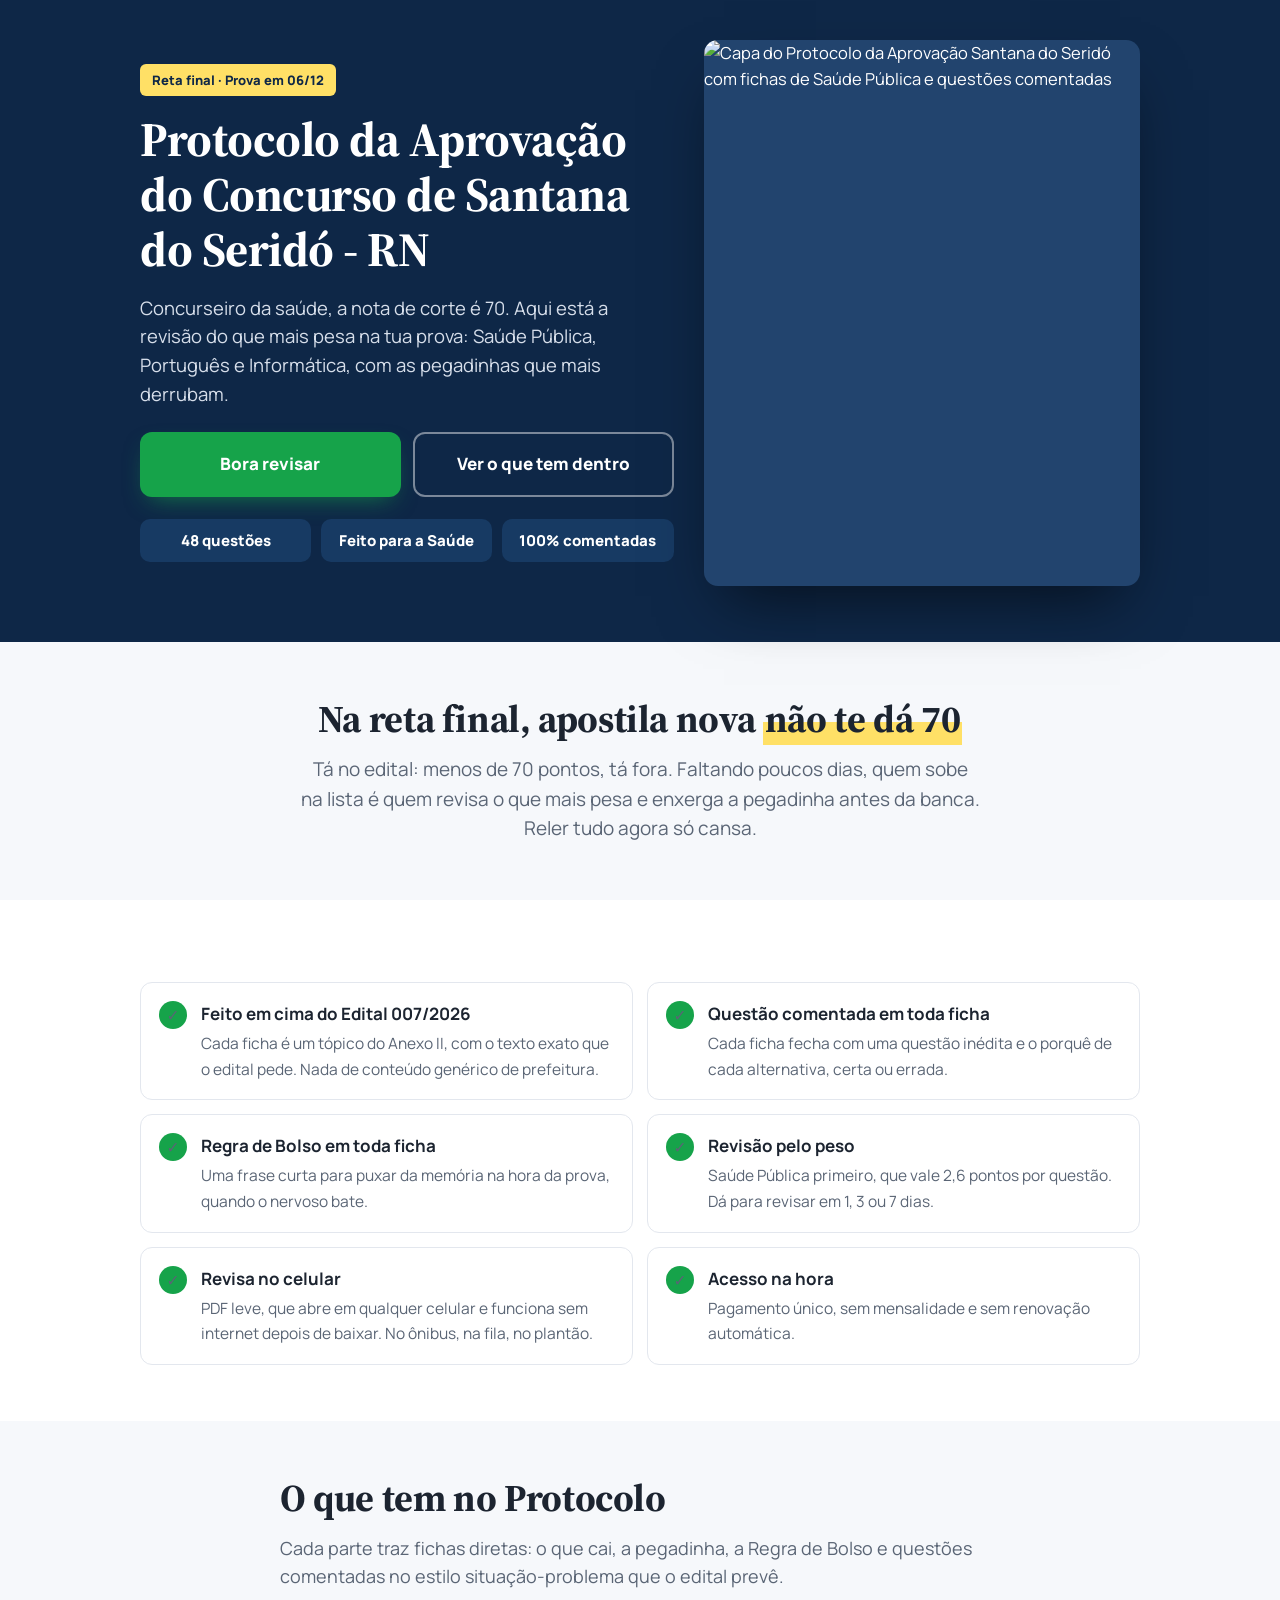
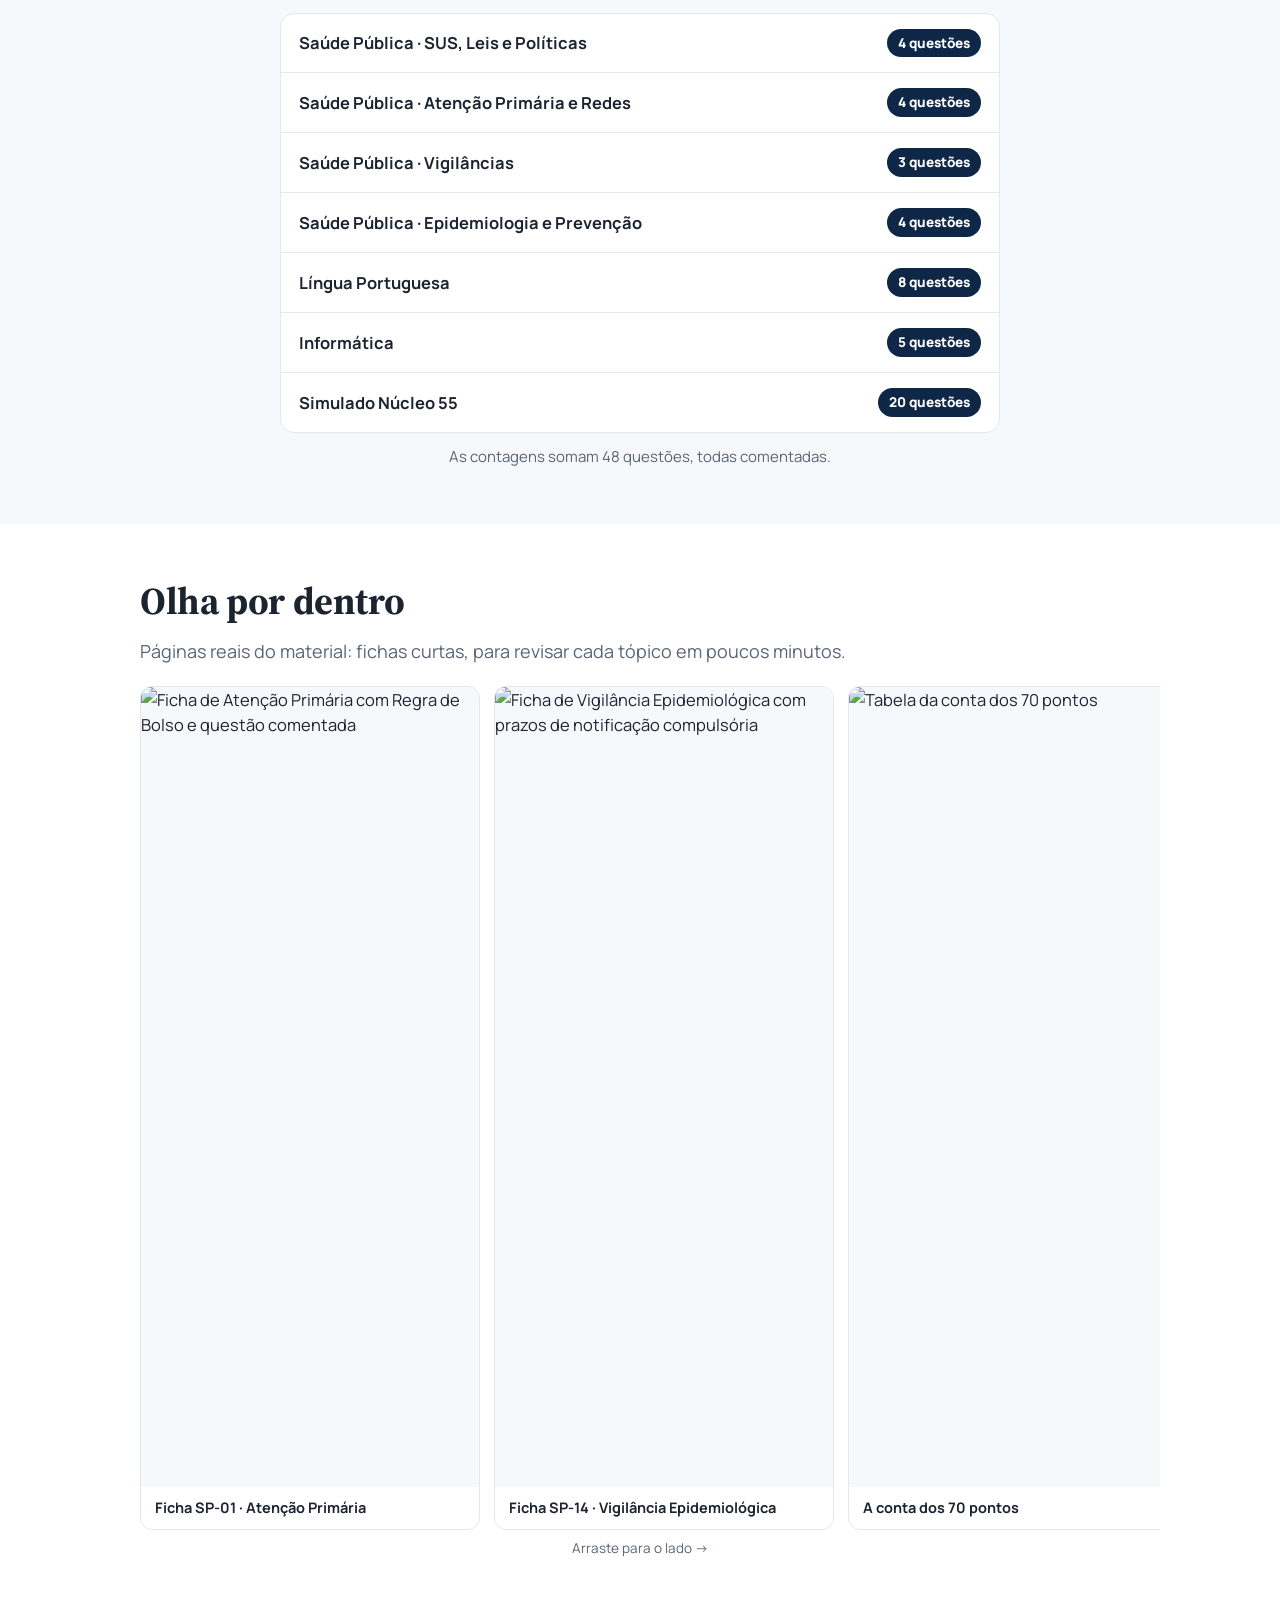
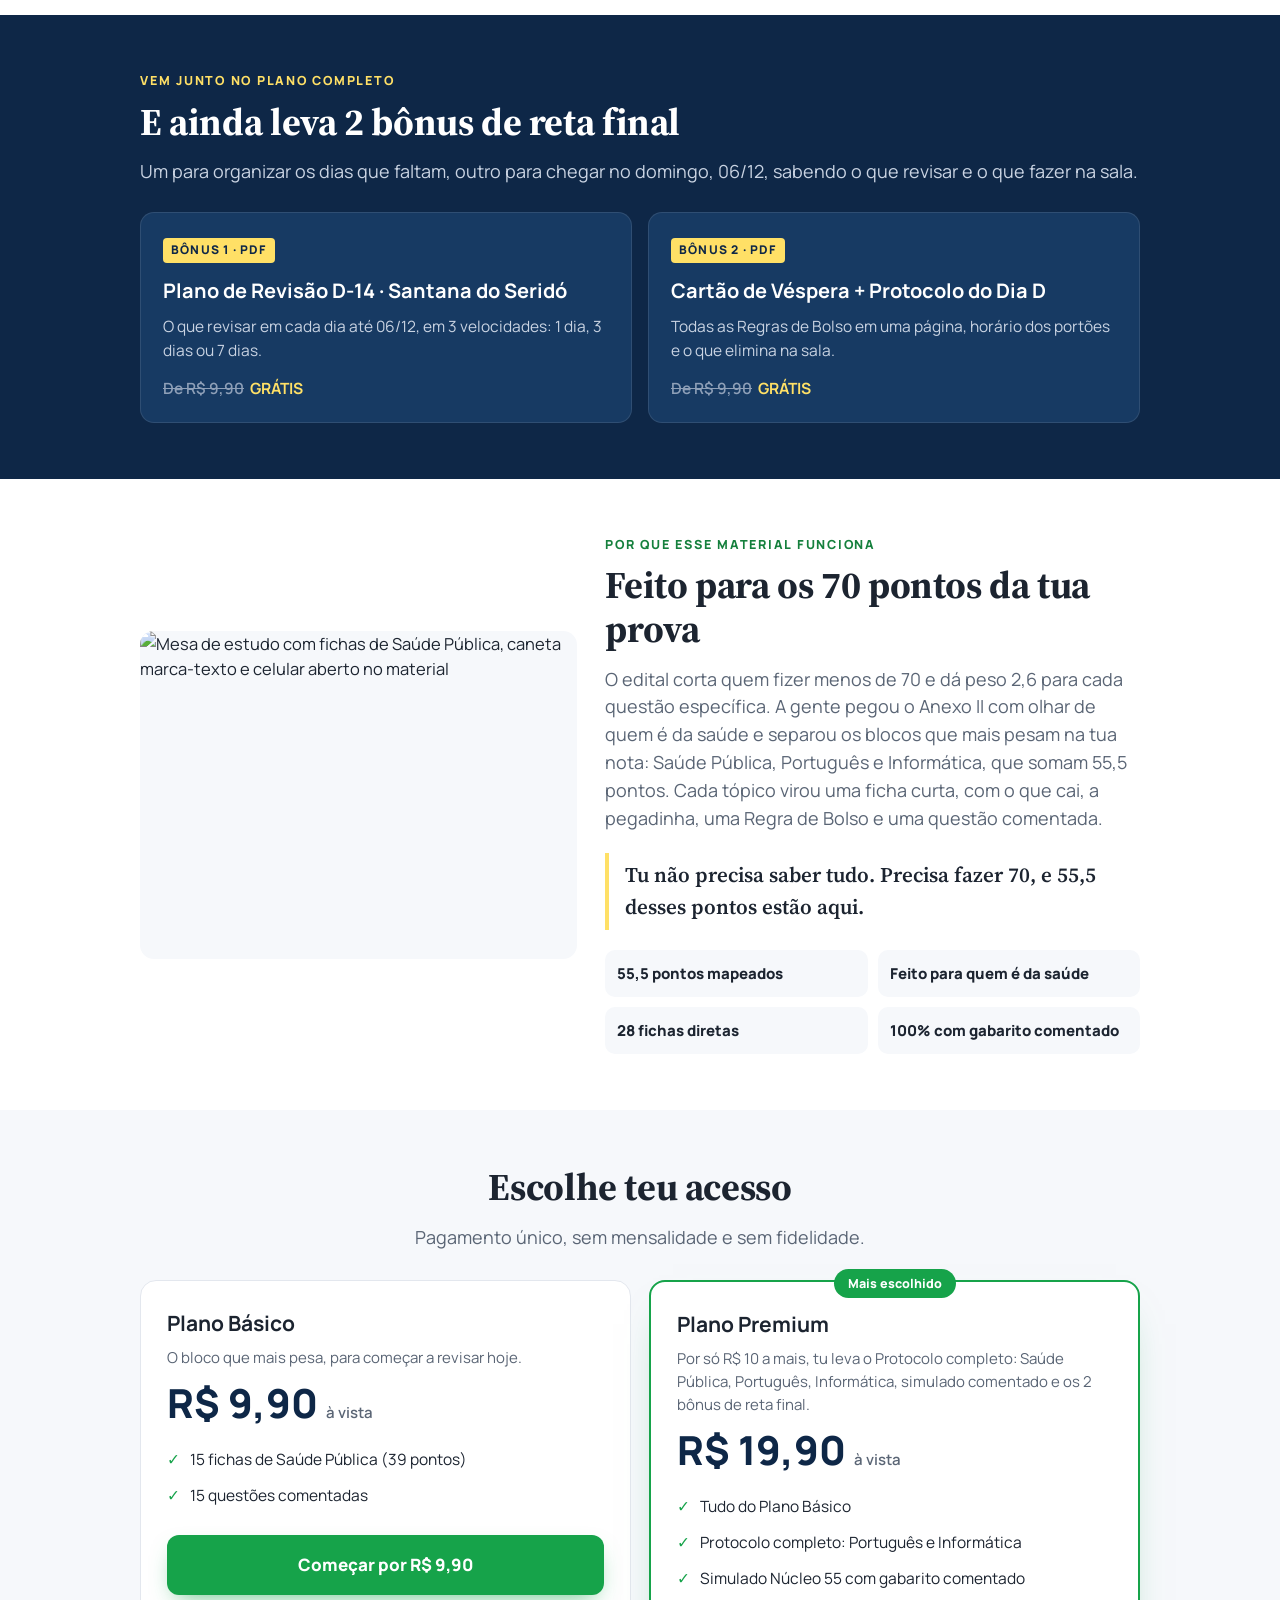
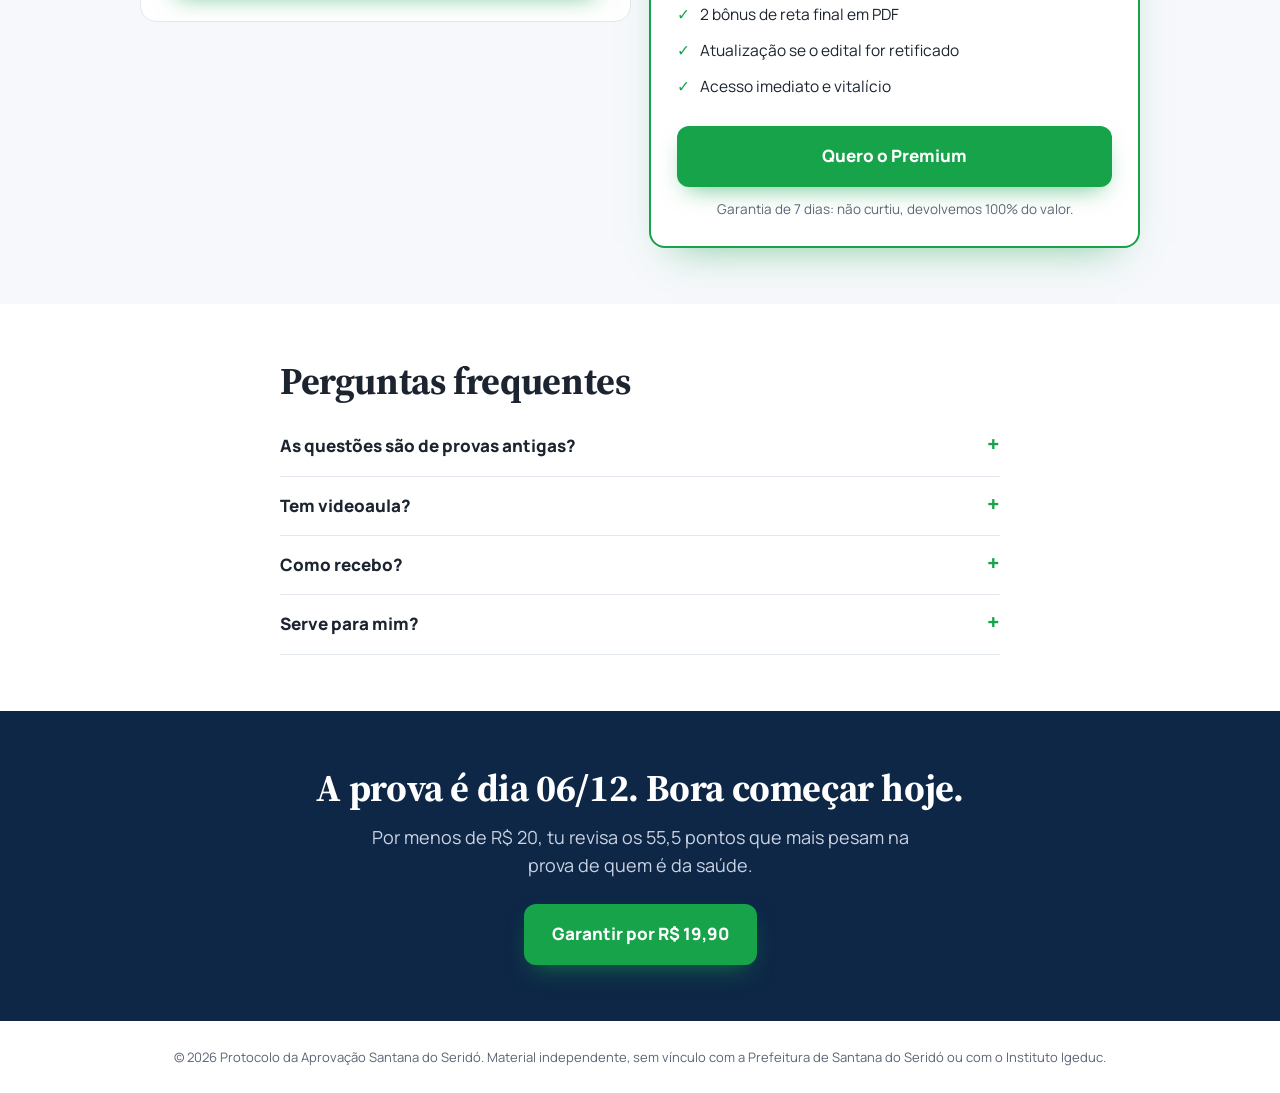
==== concurso-site/index.html @ eb69c760 "Pagina do Protocolo da Aprovacao (Santana do Serido) Co-Authored-By: Claude Opus 5.5 <noreply@anthro" ====
<!DOCTYPE html>
<html lang="pt-BR">
<head>
<meta charset="UTF-8">
<meta name="viewport" content="width=device-width, initial-scale=1">
<title>Protocolo da Aprovação · Reta final Santana do Seridó RN</title>
<meta name="description" content="Reta final do concurso de Santana do Seridó: revisão de Saúde Pública, Português e Informática para quem é da saúde. Prova em 06/12.">
<meta property="og:title" content="Protocolo da Aprovação · Santana do Seridó RN">
<meta property="og:description" content="Reta final do concurso de Santana do Seridó: revisão de Saúde Pública, Português e Informática para quem é da saúde. Prova em 06/12.">
<meta property="og:image" content="assets/img/capa.webp">
<meta name="twitter:title" content="Protocolo da Aprovação · Santana do Seridó RN">
<meta name="theme-color" content="#0E2747">
<link rel="preconnect" href="https://fonts.googleapis.com"><link rel="preconnect" href="https://fonts.gstatic.com" crossorigin>
<link href="https://fonts.googleapis.com/css2?family=Manrope:wght@500;600;700;800&family=Source+Serif+4:opsz,wght@8..60,600;8..60,700&display=swap" rel="stylesheet">
<style>
:root{--navy:#0E2747;--navy2:#173A63;--ink:#1C2430;--mut:#5A6575;--line:#E3E7EE;--bg:#F6F8FB;--hl:#FFE066;--green:#16A34A;--green2:#15803D;--red:#D9342B}
*{box-sizing:border-box;margin:0}html{scroll-behavior:smooth}
body{font-family:Manrope,system-ui,sans-serif;color:var(--ink);background:#fff;line-height:1.55;font-size:16.5px;padding-bottom:76px}
img{max-width:100%;display:block}
.c{max-width:1040px;margin:0 auto;padding:0 20px}.cn{max-width:760px}
section{padding:56px 0}
h1,h2{font-family:"Source Serif 4",Georgia,serif;letter-spacing:-.01em;line-height:1.15}
h1{font-size:clamp(30px,6.4vw,48px)}h2{font-size:clamp(26px,5vw,38px);margin-bottom:14px}
.mark{background:linear-gradient(transparent 55%,var(--hl) 55%);padding:0 2px}
.eyebrow{font-size:12.5px;font-weight:800;letter-spacing:.14em;text-transform:uppercase;color:var(--green2);margin-bottom:10px}
.lead{font-size:18px;color:var(--mut)}
.btn{display:inline-flex;align-items:center;justify-content:center;gap:8px;background:var(--green);color:#fff;font-weight:800;font-size:17px;text-decoration:none;padding:17px 28px;border-radius:12px;box-shadow:0 10px 24px -10px rgba(22,163,74,.7);transition:transform .15s,background .15s;text-align:center}
.btn:hover{background:var(--green2);transform:translateY(-1px)}
.btn--ghost{background:transparent;color:#fff;border:2px solid rgba(255,255,255,.45);box-shadow:none}
.btn--ghost:hover{background:rgba(255,255,255,.08)}
/* hero */
.hero{background:var(--navy);color:#fff;padding:40px 0 56px}
.tag{display:inline-block;background:var(--hl);color:var(--navy);font-weight:800;font-size:13px;padding:6px 12px;border-radius:6px;margin-bottom:16px}
.hero-grid{display:grid;gap:30px;align-items:center}
@media(min-width:880px){.hero-grid{grid-template-columns:1.1fr .9fr}}
.hero p.sub{font-size:18.5px;color:#D6DEEA;margin:16px 0 24px}
.hero .btns{display:flex;flex-wrap:wrap;gap:12px}
.hero .btns .btn{flex:1 1 220px}
.stats{display:flex;gap:10px;margin-top:22px;flex-wrap:wrap}
.stats div{flex:1 1 90px;background:var(--navy2);border-radius:10px;padding:10px 12px;font-weight:800;font-size:15px;text-align:center}
.hero-img{border-radius:14px;overflow:hidden;box-shadow:0 30px 60px -20px rgba(0,0,0,.6);background:#22446E;aspect-ratio:4/5}
.hero-img img{width:100%;height:100%;object-fit:cover}
/* argumento */
.arg{background:var(--bg);text-align:center}
.arg p{font-size:19px;color:var(--mut);max-width:680px;margin:0 auto}
/* diferenciais */
.difs{display:grid;gap:14px;margin-top:26px}
@media(min-width:760px){.difs{grid-template-columns:1fr 1fr}}
.dif{display:flex;gap:14px;border:1px solid var(--line);border-radius:12px;padding:18px}
.ck{flex:none;width:28px;height:28px;border-radius:50%;background:var(--green);color:#fff;display:grid;place-items:center;font-weight:800;font-size:15px}
.dif b{display:block;font-size:17px;margin-bottom:3px}.dif span{color:var(--mut);font-size:15.5px}
/* conteudo */
.cont{background:var(--bg)}
.parts{margin-top:22px;border:1px solid var(--line);border-radius:14px;overflow:hidden;background:#fff}
.part{display:flex;justify-content:space-between;align-items:center;gap:12px;padding:15px 18px;border-bottom:1px solid var(--line)}
.part:last-child{border-bottom:0}.part span:first-child{font-weight:700}
.part .n{flex:none;background:var(--navy);color:#fff;border-radius:20px;padding:4px 11px;font-size:13.5px;font-weight:800}
.soma{margin-top:12px;color:var(--mut);font-size:15px;text-align:center}
/* galeria */
.gal{display:flex;gap:14px;overflow-x:auto;scroll-snap-type:x mandatory;padding:20px 0 8px;margin:0 -20px;padding-left:20px;padding-right:20px}
.gal figure{flex:0 0 78%;max-width:340px;scroll-snap-align:center;border:1px solid var(--line);border-radius:12px;overflow:hidden;background:#fff}
.gal img{aspect-ratio:3/4;object-fit:cover;width:100%;background:var(--bg)}
.gal figcaption{padding:10px 14px;font-weight:700;font-size:14.5px}
.dica{color:var(--mut);font-size:13.5px;text-align:center}
/* bonus */
.bon{background:var(--navy);color:#fff}
.bon .lead{color:#C9D3E2}
.bcards{display:grid;gap:16px;margin-top:26px}
@media(min-width:760px){.bcards{grid-template-columns:1fr 1fr}}
.bcard{background:var(--navy2);border-radius:14px;padding:22px;border:1px solid rgba(255,255,255,.1)}
.bcard .lab{display:inline-block;font-size:12px;font-weight:800;letter-spacing:.1em;color:var(--navy);background:var(--hl);border-radius:4px;padding:3px 8px;margin-bottom:12px}
.bcard h3{font-size:20px;margin-bottom:8px}.bcard p{color:#C9D3E2;font-size:15.5px}
.bcard .pr{margin-top:14px;font-weight:800}.bcard .pr s{color:#8FA0B8;font-weight:600;margin-right:6px}.bcard .pr b{color:var(--hl)}
/* prova */
.prova-grid{display:grid;gap:28px;align-items:center}
@media(min-width:880px){.prova-grid{grid-template-columns:.9fr 1.1fr}}
.prova-img{border-radius:14px;overflow:hidden;aspect-ratio:4/3;background:var(--bg)}
.prova-img img{width:100%;height:100%;object-fit:cover}
blockquote{margin:20px 0;border-left:4px solid var(--hl);padding:6px 0 6px 16px;font-family:"Source Serif 4",serif;font-size:21px;font-weight:600}
.ind{display:grid;grid-template-columns:1fr 1fr;gap:10px}
.ind div{background:var(--bg);border-radius:10px;padding:12px;font-weight:800;font-size:15px}
/* planos */
.planos{background:var(--bg)}
.pgrid{display:grid;gap:18px;margin-top:28px;align-items:start}
@media(min-width:800px){.pgrid{grid-template-columns:1fr 1fr}}
.plan{background:#fff;border:1px solid var(--line);border-radius:16px;padding:26px;position:relative}
.plan--top{border:2px solid var(--green);box-shadow:0 20px 40px -24px rgba(22,163,74,.6)}
.selo{position:absolute;top:-13px;left:50%;transform:translateX(-50%);background:var(--green);color:#fff;font-size:12.5px;font-weight:800;padding:5px 14px;border-radius:20px;white-space:nowrap}
.plan h3{font-size:21px}.plan .d{color:var(--mut);font-size:15px;margin:6px 0 14px}
.price{font-size:40px;font-weight:800;color:var(--navy);line-height:1}.price small{font-size:15px;color:var(--mut);font-weight:600}
.plan ul{list-style:none;padding:0;margin:18px 0 22px}
.plan li{display:flex;gap:10px;padding:6px 0;font-size:15.5px}.plan li:before{content:"✓";color:var(--green);font-weight:800}
.plan .btn{width:100%}
.gar{margin-top:12px;font-size:13.5px;color:var(--mut);text-align:center}
/* faq */
.faq details{border-bottom:1px solid var(--line);padding:16px 0}
.faq summary{font-weight:800;font-size:17px;cursor:pointer;list-style:none;display:flex;justify-content:space-between;gap:12px}
.faq summary::-webkit-details-marker{display:none}
.faq summary:after{content:"+";color:var(--green);font-size:22px;line-height:1}
.faq details[open] summary:after{content:"–"}
.faq p{color:var(--mut);margin-top:8px}
/* final */
.final{background:var(--navy);color:#fff;text-align:center}
.final p{color:#C9D3E2;font-size:18px;margin:6px auto 24px;max-width:560px}
footer{padding:26px 0;font-size:13px;color:var(--mut);text-align:center}
/* barra fixa e whatsapp */
.barra{position:fixed;left:0;right:0;bottom:0;z-index:40;background:rgba(255,255,255,.97);border-top:1px solid var(--line);padding:10px 14px calc(10px + env(safe-area-inset-bottom));display:flex;align-items:center;justify-content:space-between;gap:12px;transform:translateY(110%);transition:transform .3s}
.barra.on{transform:none}.barra b{display:block;color:var(--navy);font-size:17px}.barra span{font-size:12px;color:var(--mut)}
.barra .btn{padding:13px 18px;font-size:15px;white-space:nowrap}
@media(min-width:880px){.barra{display:none}body{padding-bottom:0}}
.wa{position:fixed;right:16px;bottom:90px;z-index:41;width:54px;height:54px;border-radius:50%;background:#25D366;display:none;place-items:center;box-shadow:0 8px 20px rgba(0,0,0,.25)}
@media(min-width:880px){.wa{bottom:20px}}
</style>
<script>
(function(){var id=(window.PROTOCOLO||{}).pixel||"1654862689766544";
!function(f,b,e,v,n,t,s){if(f.fbq)return;n=f.fbq=function(){n.callMethod?n.callMethod.apply(n,arguments):n.queue.push(arguments)};if(!f._fbq)f._fbq=n;n.push=n;n.loaded=!0;n.version='2.0';n.queue=[];t=b.createElement(e);t.async=!0;t.src=v;s=b.getElementsByTagName(e)[0];s.parentNode.insertBefore(t,s)}(window,document,'script','https://connect.facebook.net/en_US/fbevents.js');
fbq('init',id);fbq('track','PageView');fbq('track','ViewContent',{content_name:'Protocolo da Aprovação Santana do Seridó',value:19.9,currency:'BRL'});})();
</script>
<script src="assets/config.js"></script>
</head>
<body>

<!-- BLOCO 1 · HERÓI -->
<section class="hero">
  <div class="c hero-grid">
    <div>
      <span class="tag">Reta final · Prova em 06/12</span>
      <h1>Protocolo da Aprovação do Concurso de Santana do Seridó - RN</h1>
      <p class="sub">Concurseiro da saúde, a nota de corte é 70. Aqui está a revisão do que mais pesa na tua prova: Saúde Pública, Português e Informática, com as pegadinhas que mais derrubam.</p>
      <div class="btns">
        <a class="btn" href="#planos">Bora revisar</a>
        <a class="btn btn--ghost" href="#conteudo">Ver o que tem dentro</a>
      </div>
      <div class="stats"><div>48 questões</div><div>Feito para a Saúde</div><div>100% comentadas</div></div>
    </div>
    <div class="hero-img"><img src="assets/img/capa.webp" alt="Capa do Protocolo da Aprovação Santana do Seridó com fichas de Saúde Pública e questões comentadas" width="800" height="1000" fetchpriority="high"></div>
  </div>
</section>

<!-- BLOCO 2 · ARGUMENTO -->
<section class="arg">
  <div class="c cn">
    <h2>Na reta final, apostila nova <span class="mark">não te dá 70</span></h2>
    <p>Tá no edital: menos de 70 pontos, tá fora. Faltando poucos dias, quem sobe na lista é quem revisa o que mais pesa e enxerga a pegadinha antes da banca. Reler tudo agora só cansa.</p>
  </div>
</section>

<!-- BLOCO 3 · DIFERENCIAIS -->
<section>
  <div class="c">
    <div class="difs">
      <div class="dif"><span class="ck">✓</span><div><b>Feito em cima do Edital 007/2026</b><span>Cada ficha é um tópico do Anexo II, com o texto exato que o edital pede. Nada de conteúdo genérico de prefeitura.</span></div></div>
      <div class="dif"><span class="ck">✓</span><div><b>Questão comentada em toda ficha</b><span>Cada ficha fecha com uma questão inédita e o porquê de cada alternativa, certa ou errada.</span></div></div>
      <div class="dif"><span class="ck">✓</span><div><b>Regra de Bolso em toda ficha</b><span>Uma frase curta para puxar da memória na hora da prova, quando o nervoso bate.</span></div></div>
      <div class="dif"><span class="ck">✓</span><div><b>Revisão pelo peso</b><span>Saúde Pública primeiro, que vale 2,6 pontos por questão. Dá para revisar em 1, 3 ou 7 dias.</span></div></div>
      <div class="dif"><span class="ck">✓</span><div><b>Revisa no celular</b><span>PDF leve, que abre em qualquer celular e funciona sem internet depois de baixar. No ônibus, na fila, no plantão.</span></div></div>
      <div class="dif"><span class="ck">✓</span><div><b>Acesso na hora</b><span>Pagamento único, sem mensalidade e sem renovação automática.</span></div></div>
    </div>
  </div>
</section>

<!-- BLOCO 4 · CONTEÚDO -->
<section class="cont" id="conteudo">
  <div class="c cn">
    <h2>O que tem no Protocolo</h2>
    <p class="lead">Cada parte traz fichas diretas: o que cai, a pegadinha, a Regra de Bolso e questões comentadas no estilo situação-problema que o edital prevê.</p>
    <div class="parts">
      <div class="part"><span>Saúde Pública · SUS, Leis e Políticas</span><span class="n">4 questões</span></div>
      <div class="part"><span>Saúde Pública · Atenção Primária e Redes</span><span class="n">4 questões</span></div>
      <div class="part"><span>Saúde Pública · Vigilâncias</span><span class="n">3 questões</span></div>
      <div class="part"><span>Saúde Pública · Epidemiologia e Prevenção</span><span class="n">4 questões</span></div>
      <div class="part"><span>Língua Portuguesa</span><span class="n">8 questões</span></div>
      <div class="part"><span>Informática</span><span class="n">5 questões</span></div>
      <div class="part"><span>Simulado Núcleo 55</span><span class="n">20 questões</span></div>
    </div>
    <p class="soma">As contagens somam 48 questões, todas comentadas.</p>
  </div>
</section>

<!-- BLOCO 5 · GALERIA -->
<section>
  <div class="c">
    <h2>Olha por dentro</h2>
    <p class="lead">Páginas reais do material: fichas curtas, para revisar cada tópico em poucos minutos.</p>
    <div class="gal">
      <figure><img src="assets/img/g1.webp" alt="Ficha de Atenção Primária com Regra de Bolso e questão comentada" loading="lazy" width="600" height="800"><figcaption>Ficha SP-01 · Atenção Primária</figcaption></figure>
      <figure><img src="assets/img/g2.webp" alt="Ficha de Vigilância Epidemiológica com prazos de notificação compulsória" loading="lazy" width="600" height="800"><figcaption>Ficha SP-14 · Vigilância Epidemiológica</figcaption></figure>
      <figure><img src="assets/img/g3.webp" alt="Tabela da conta dos 70 pontos" loading="lazy" width="600" height="800"><figcaption>A conta dos 70 pontos</figcaption></figure>
      <figure><img src="assets/img/g4.webp" alt="Ficha de crase com o truque do masculino e questão comentada" loading="lazy" width="600" height="800"><figcaption>Ficha LP-05 · Crase</figcaption></figure>
    </div>
    <p class="dica">Arraste para o lado →</p>
  </div>
</section>

<!-- BLOCO 6 · BÔNUS -->
<section class="bon">
  <div class="c">
    <p class="eyebrow" style="color:var(--hl)">Vem junto no plano completo</p>
    <h2>E ainda leva 2 bônus de reta final</h2>
    <p class="lead">Um para organizar os dias que faltam, outro para chegar no domingo, 06/12, sabendo o que revisar e o que fazer na sala.</p>
    <div class="bcards">
      <div class="bcard"><span class="lab">BÔNUS 1 · PDF</span><h3>Plano de Revisão D-14 · Santana do Seridó</h3><p>O que revisar em cada dia até 06/12, em 3 velocidades: 1 dia, 3 dias ou 7 dias.</p><p class="pr"><s>De R$ 9,90</s><b>GRÁTIS</b></p></div>
      <div class="bcard"><span class="lab">BÔNUS 2 · PDF</span><h3>Cartão de Véspera + Protocolo do Dia D</h3><p>Todas as Regras de Bolso em uma página, horário dos portões e o que elimina na sala.</p><p class="pr"><s>De R$ 9,90</s><b>GRÁTIS</b></p></div>
    </div>
  </div>
</section>

<!-- BLOCO 7 · PROVA E REFORÇO -->
<section>
  <div class="c prova-grid">
    <div class="prova-img"><img src="assets/img/mesa.webp" alt="Mesa de estudo com fichas de Saúde Pública, caneta marca-texto e celular aberto no material" loading="lazy" width="800" height="600"></div>
    <div>
      <p class="eyebrow">Por que esse material funciona</p>
      <h2>Feito para os 70 pontos da tua prova</h2>
      <p class="lead">O edital corta quem fizer menos de 70 e dá peso 2,6 para cada questão específica. A gente pegou o Anexo II com olhar de quem é da saúde e separou os blocos que mais pesam na tua nota: Saúde Pública, Português e Informática, que somam 55,5 pontos. Cada tópico virou uma ficha curta, com o que cai, a pegadinha, uma Regra de Bolso e uma questão comentada.</p>
      <blockquote>Tu não precisa saber tudo. Precisa fazer 70, e 55,5 desses pontos estão aqui.</blockquote>
      <div class="ind"><div>55,5 pontos mapeados</div><div>Feito para quem é da saúde</div><div>28 fichas diretas</div><div>100% com gabarito comentado</div></div>
    </div>
  </div>
</section>

<!-- BLOCO 8 · PLANOS -->
<section class="planos" id="planos">
  <div class="c">
    <div style="text-align:center"><h2>Escolhe teu acesso</h2><p class="lead">Pagamento único, sem mensalidade e sem fidelidade.</p></div>
    <div class="pgrid">
      <div class="plan">
        <h3>Plano Básico</h3>
        <p class="d">O bloco que mais pesa, para começar a revisar hoje.</p>
        <p class="price">R$ 9,90 <small>à vista</small></p>
        <ul><li>15 fichas de Saúde Pública (39 pontos)</li><li>15 questões comentadas</li></ul>
        <a class="btn" data-plano="basico" href="#planos">Começar por R$ 9,90</a>
      </div>
      <div class="plan plan--top">
        <span class="selo">Mais escolhido</span>
        <h3>Plano Premium</h3>
        <p class="d">Por só R$ 10 a mais, tu leva o Protocolo completo: Saúde Pública, Português, Informática, simulado comentado e os 2 bônus de reta final.</p>
        <p class="price">R$ 19,90 <small>à vista</small></p>
        <ul><li>Tudo do Plano Básico</li><li>Protocolo completo: Português e Informática</li><li>Simulado Núcleo 55 com gabarito comentado</li><li>2 bônus de reta final em PDF</li><li>Atualização se o edital for retificado</li><li>Acesso imediato e vitalício</li></ul>
        <a class="btn" data-plano="premium" href="#planos">Quero o Premium</a>
        <p class="gar">Garantia de 7 dias: não curtiu, devolvemos 100% do valor.</p>
      </div>
    </div>
  </div>
</section>

<!-- BLOCO 9 · FAQ -->
<section class="faq">
  <div class="c cn">
    <h2>Perguntas frequentes</h2>
    <details><summary>As questões são de provas antigas?</summary><p>Não. Todas são inéditas, escritas em cima do Edital 007/2026, no estilo situação-problema que o edital prevê. Cada uma tem o comentário de todas as alternativas.</p></details>
    <details><summary>Tem videoaula?</summary><p>Não. É revisão de reta final em PDF: fichas diretas e questões comentadas, para ler no celular.</p></details>
    <details><summary>Como recebo?</summary><p>Os arquivos chegam no teu e-mail assim que o pagamento é confirmado. Dá para começar a revisar no mesmo minuto.</p></details>
    <details><summary>Serve para mim?</summary><p>Serve se tu és da saúde e vai fazer a prova de Santana do Seridó em 06/12. O Protocolo cobre Saúde Pública, Português e Informática da tua prova; os conhecimentos técnicos da tua profissão não estão incluídos.</p></details>
  </div>
</section>

<!-- BLOCO 10 · CHAMADA FINAL -->
<section class="final">
  <div class="c cn">
    <h2>A prova é dia 06/12. Bora começar hoje.</h2>
    <p>Por menos de R$ 20, tu revisa os 55,5 pontos que mais pesam na prova de quem é da saúde.</p>
    <a class="btn" href="#planos">Garantir por R$ 19,90</a>
  </div>
</section>

<!-- BLOCO 11 · RODAPÉ -->
<footer><div class="c">© 2026 Protocolo da Aprovação Santana do Seridó. Material independente, sem vínculo com a Prefeitura de Santana do Seridó ou com o Instituto Igeduc.</div></footer>

<div class="barra" id="barra"><div><b>R$ 19,90</b><span>Premium · 7 dias de garantia</span></div><a class="btn" href="#planos">Bora revisar</a></div>
<a class="wa" id="wa" aria-label="Falar no WhatsApp" target="_blank" rel="noopener"><svg width="28" height="28" viewBox="0 0 24 24" fill="#fff"><path d="M12 2a10 10 0 0 0-8.6 15.1L2 22l5-1.3A10 10 0 1 0 12 2zm0 18.2c-1.5 0-3-.4-4.2-1.2l-.3-.2-3 .8.8-2.9-.2-.3A8.2 8.2 0 1 1 12 20.2zm4.5-6.1c-.2-.1-1.5-.7-1.7-.8-.2-.1-.4-.1-.6.1l-.8 1c-.1.2-.3.2-.5.1a6.7 6.7 0 0 1-3.3-2.9c-.3-.4.2-.4.6-1.3.1-.2 0-.3 0-.4l-.8-1.8c-.2-.5-.4-.4-.6-.4h-.5a1 1 0 0 0-.7.3 3 3 0 0 0-.9 2.2 5.2 5.2 0 0 0 1.1 2.7 11.8 11.8 0 0 0 4.5 4c1.7.7 2.3.8 3.2.6.5-.1 1.5-.6 1.7-1.2.2-.6.2-1.1.1-1.2l-.6-.3z"/></svg></a>

<script>
(function(){
  var C=window.PROTOCOLO||{}, q=location.search?location.search.slice(1):"";
  document.querySelectorAll("[data-plano]").forEach(function(a){
    var p=a.getAttribute("data-plano"), url=p==="basico"?C.checkoutBasico:C.checkoutPremium;
    if(url){a.href=url+(q?(url.indexOf("?")<0?"?":"&")+q:"");
      a.addEventListener("click",function(){if(window.fbq)fbq("track","InitiateCheckout",{value:p==="basico"?9.9:19.9,currency:"BRL",content_name:"Protocolo "+p});});}
  });
  if(C.whatsapp){var w=document.getElementById("wa");w.href="https://wa.me/"+C.whatsapp+"?text="+encodeURIComponent("Oi! Tenho uma dúvida sobre o Protocolo da Aprovação.");w.style.display="grid";}
  var b=document.getElementById("barra"),pl=document.getElementById("planos");
  addEventListener("scroll",function(){var r=pl.getBoundingClientRect();b.classList.toggle("on",scrollY>600&&!(r.top<innerHeight&&r.bottom>0));},{passive:true});
})();
</script>
</body>
</html>
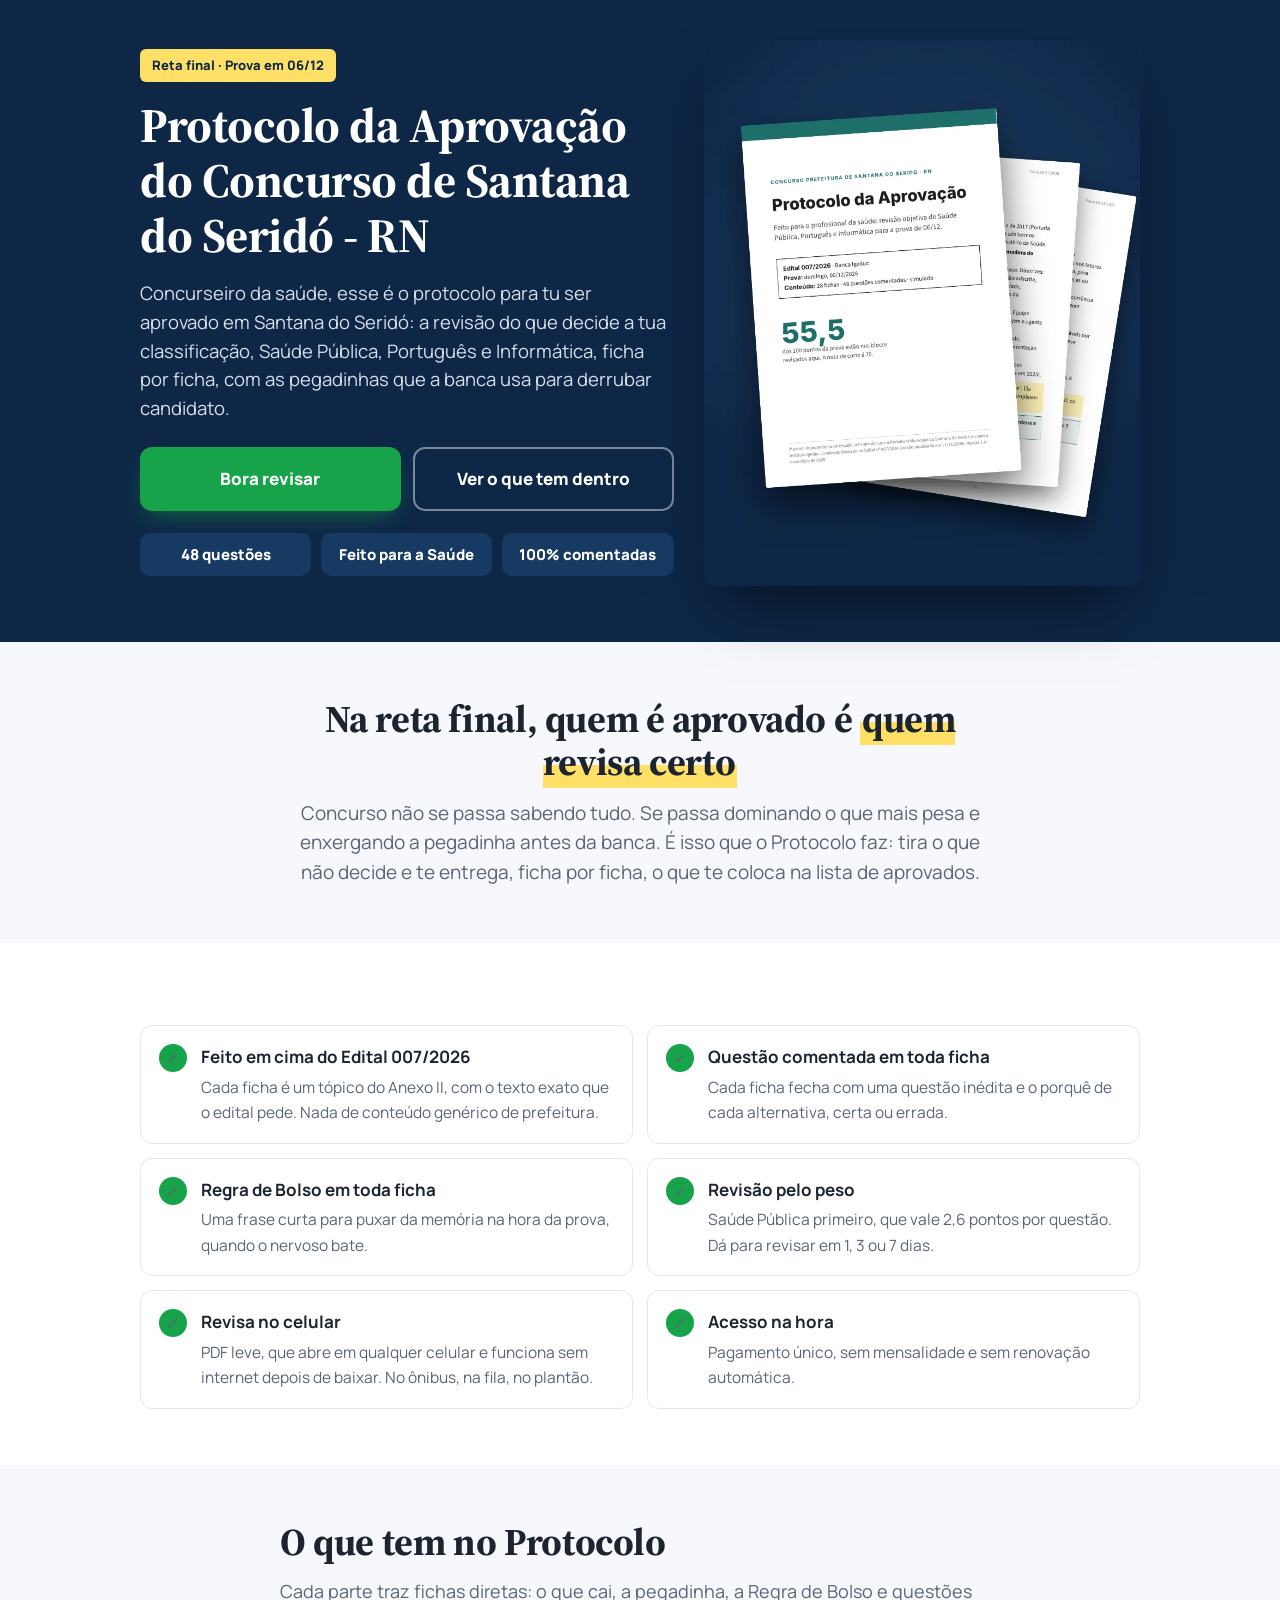
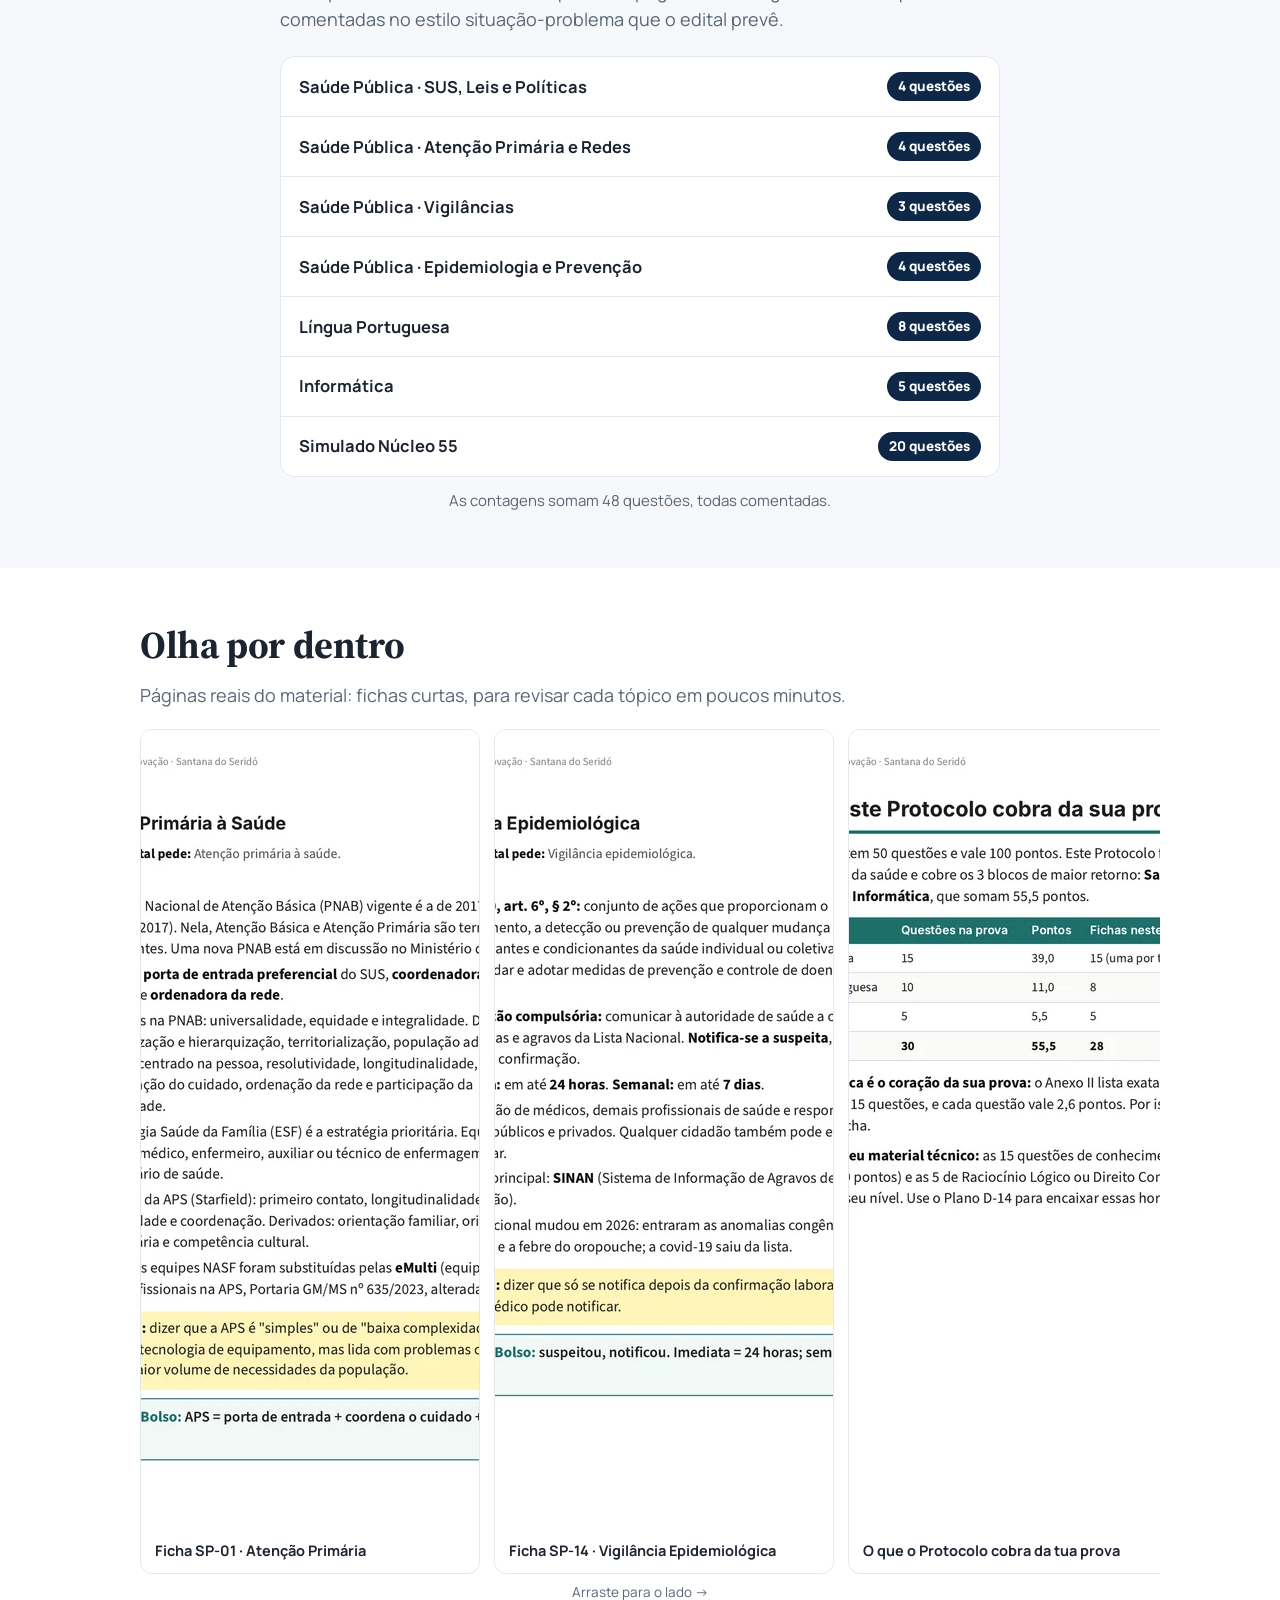
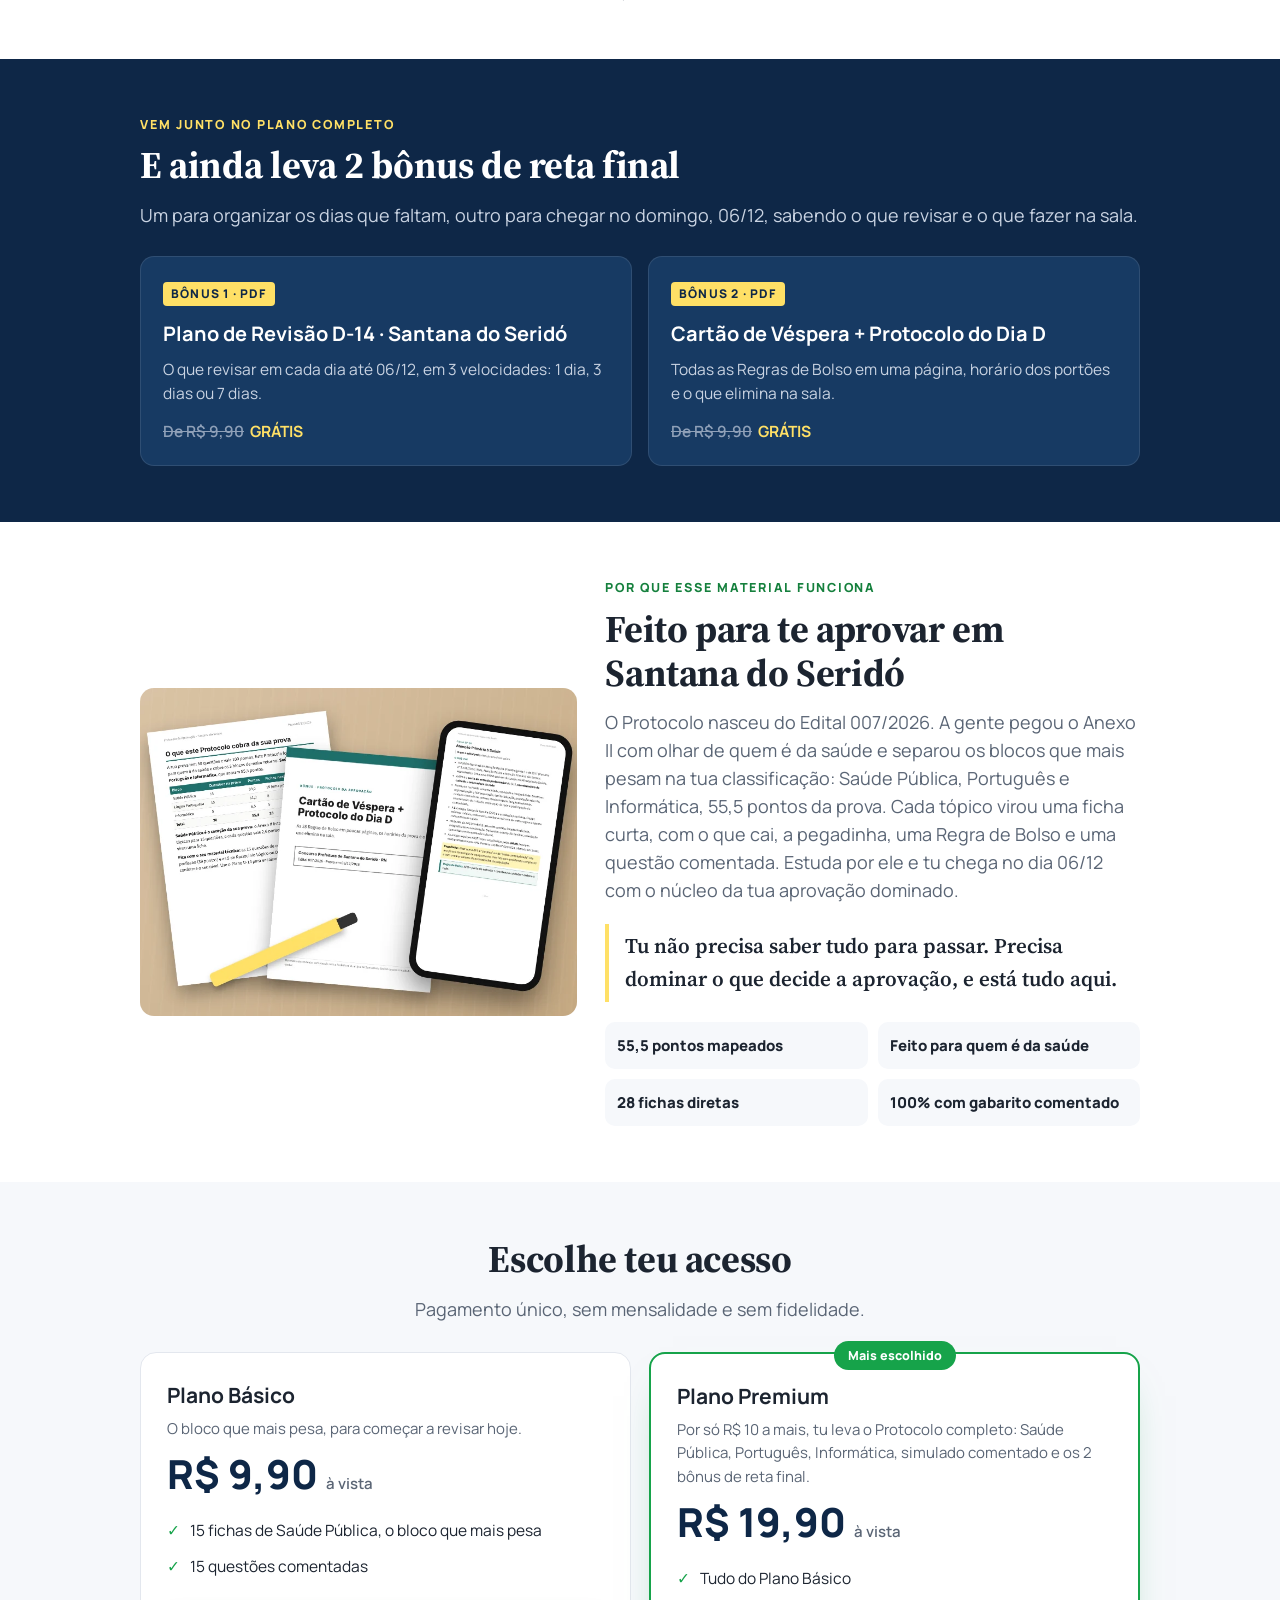
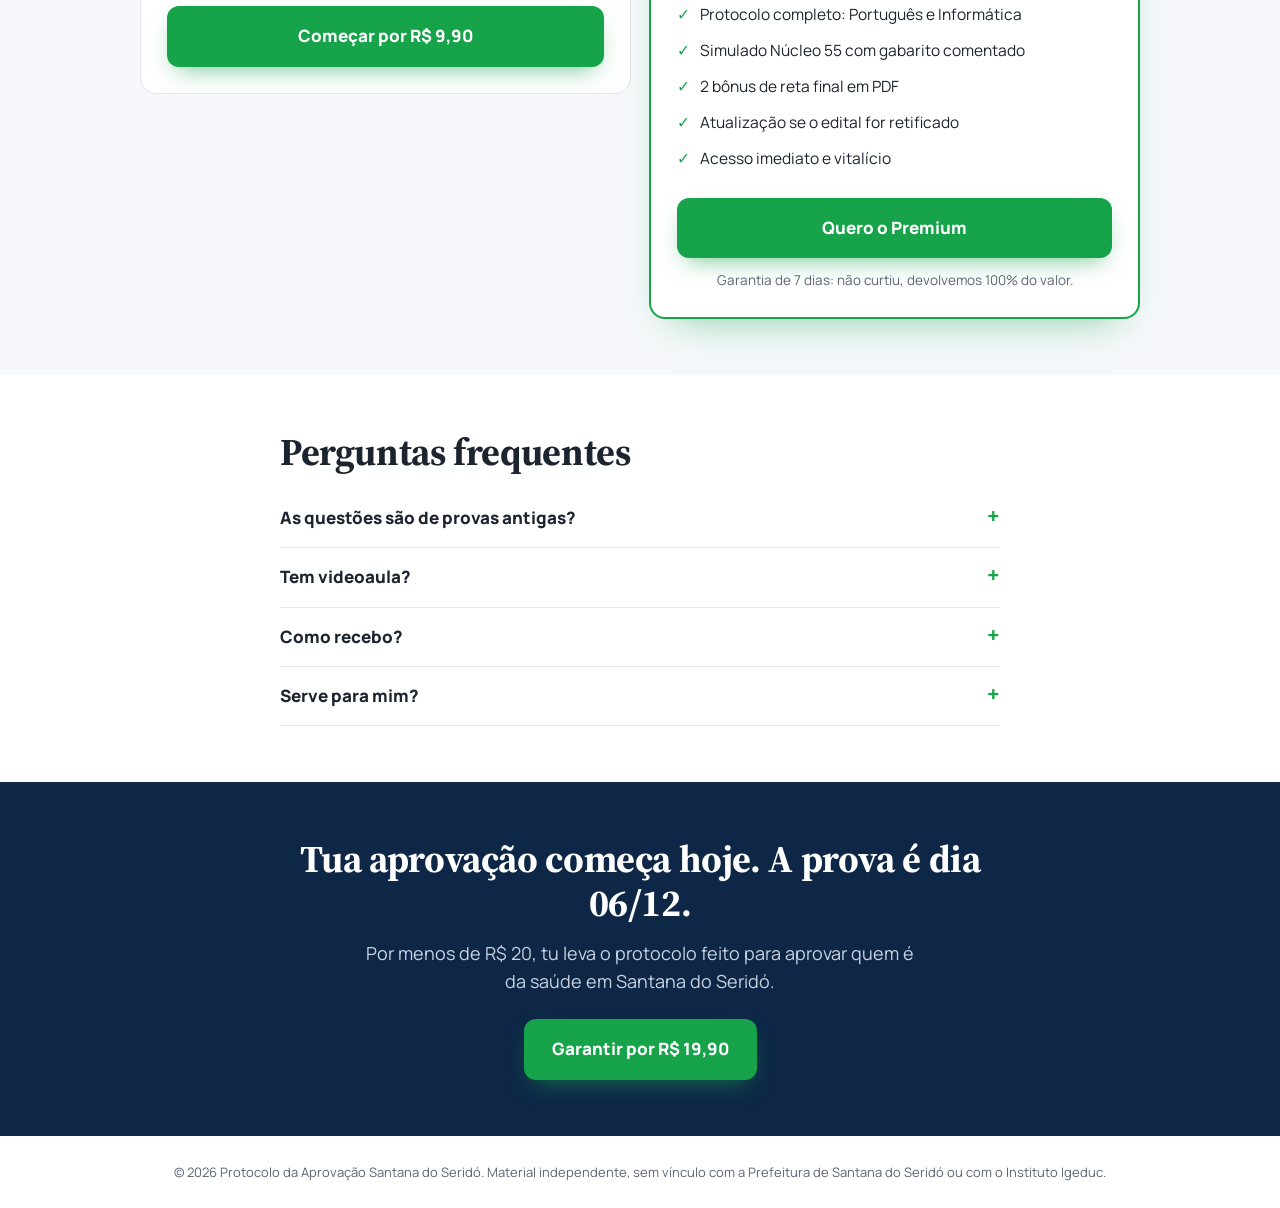
==== commit 2121cf0d: "Concurso: copy com foco na aprovacao, sem nota de corte na frente Co-Authored-By: Claude Opus 5.5 <n" ====
--- a/concurso-site/index.html
+++ b/concurso-site/index.html
@@ -126,7 +126,7 @@
     <div>
       <span class="tag">Reta final · Prova em 06/12</span>
       <h1>Protocolo da Aprovação do Concurso de Santana do Seridó - RN</h1>
-      <p class="sub">Concurseiro da saúde, a nota de corte é 70. Aqui está a revisão do que mais pesa na tua prova: Saúde Pública, Português e Informática, com as pegadinhas que mais derrubam.</p>
+      <p class="sub">Concurseiro da saúde, esse é o protocolo para tu ser aprovado em Santana do Seridó: a revisão do que decide a tua classificação, Saúde Pública, Português e Informática, ficha por ficha, com as pegadinhas que a banca usa para derrubar candidato.</p>
       <div class="btns">
         <a class="btn" href="#planos">Bora revisar</a>
         <a class="btn btn--ghost" href="#conteudo">Ver o que tem dentro</a>
@@ -140,8 +140,8 @@
 <!-- BLOCO 2 · ARGUMENTO -->
 <section class="arg">
   <div class="c cn">
-    <h2>Na reta final, apostila nova <span class="mark">não te dá 70</span></h2>
-    <p>Tá no edital: menos de 70 pontos, tá fora. Faltando poucos dias, quem sobe na lista é quem revisa o que mais pesa e enxerga a pegadinha antes da banca. Reler tudo agora só cansa.</p>
+    <h2>Na reta final, quem é aprovado é <span class="mark">quem revisa certo</span></h2>
+    <p>Concurso não se passa sabendo tudo. Se passa dominando o que mais pesa e enxergando a pegadinha antes da banca. É isso que o Protocolo faz: tira o que não decide e te entrega, ficha por ficha, o que te coloca na lista de aprovados.</p>
   </div>
 </section>
 
@@ -185,7 +185,7 @@
     <div class="gal">
       <figure><img src="assets/img/g1.webp" alt="Ficha de Atenção Primária com Regra de Bolso e questão comentada" loading="lazy" width="600" height="800"><figcaption>Ficha SP-01 · Atenção Primária</figcaption></figure>
       <figure><img src="assets/img/g2.webp" alt="Ficha de Vigilância Epidemiológica com prazos de notificação compulsória" loading="lazy" width="600" height="800"><figcaption>Ficha SP-14 · Vigilância Epidemiológica</figcaption></figure>
-      <figure><img src="assets/img/g3.webp" alt="Tabela da conta dos 70 pontos" loading="lazy" width="600" height="800"><figcaption>A conta dos 70 pontos</figcaption></figure>
+      <figure><img src="assets/img/g3.webp" alt="Página que mostra quanto cada bloco do Protocolo vale na prova" loading="lazy" width="600" height="800"><figcaption>O que o Protocolo cobra da tua prova</figcaption></figure>
       <figure><img src="assets/img/g4.webp" alt="Ficha de crase com o truque do masculino e questão comentada" loading="lazy" width="600" height="800"><figcaption>Ficha LP-05 · Crase</figcaption></figure>
     </div>
     <p class="dica">Arraste para o lado →</p>
@@ -211,9 +211,9 @@
     <div class="prova-img"><img src="assets/img/mesa.webp" alt="Mesa de estudo com fichas de Saúde Pública, caneta marca-texto e celular aberto no material" loading="lazy" width="800" height="600"></div>
     <div>
       <p class="eyebrow">Por que esse material funciona</p>
-      <h2>Feito para os 70 pontos da tua prova</h2>
-      <p class="lead">O edital corta quem fizer menos de 70 e dá peso 2,6 para cada questão específica. A gente pegou o Anexo II com olhar de quem é da saúde e separou os blocos que mais pesam na tua nota: Saúde Pública, Português e Informática, que somam 55,5 pontos. Cada tópico virou uma ficha curta, com o que cai, a pegadinha, uma Regra de Bolso e uma questão comentada.</p>
-      <blockquote>Tu não precisa saber tudo. Precisa fazer 70, e 55,5 desses pontos estão aqui.</blockquote>
+      <h2>Feito para te aprovar em Santana do Seridó</h2>
+      <p class="lead">O Protocolo nasceu do Edital 007/2026. A gente pegou o Anexo II com olhar de quem é da saúde e separou os blocos que mais pesam na tua classificação: Saúde Pública, Português e Informática, 55,5 pontos da prova. Cada tópico virou uma ficha curta, com o que cai, a pegadinha, uma Regra de Bolso e uma questão comentada. Estuda por ele e tu chega no dia 06/12 com o núcleo da tua aprovação dominado.</p>
+      <blockquote>Tu não precisa saber tudo para passar. Precisa dominar o que decide a aprovação, e está tudo aqui.</blockquote>
       <div class="ind"><div>55,5 pontos mapeados</div><div>Feito para quem é da saúde</div><div>28 fichas diretas</div><div>100% com gabarito comentado</div></div>
     </div>
   </div>
@@ -228,7 +228,7 @@
         <h3>Plano Básico</h3>
         <p class="d">O bloco que mais pesa, para começar a revisar hoje.</p>
         <p class="price">R$ 9,90 <small>à vista</small></p>
-        <ul><li>15 fichas de Saúde Pública (39 pontos)</li><li>15 questões comentadas</li></ul>
+        <ul><li>15 fichas de Saúde Pública, o bloco que mais pesa</li><li>15 questões comentadas</li></ul>
         <a class="btn" data-plano="basico" href="#planos">Começar por R$ 9,90</a>
       </div>
       <div class="plan plan--top">
@@ -258,8 +258,8 @@
 <!-- BLOCO 10 · CHAMADA FINAL -->
 <section class="final">
   <div class="c cn">
-    <h2>A prova é dia 06/12. Bora começar hoje.</h2>
-    <p>Por menos de R$ 20, tu revisa os 55,5 pontos que mais pesam na prova de quem é da saúde.</p>
+    <h2>Tua aprovação começa hoje. A prova é dia 06/12.</h2>
+    <p>Por menos de R$ 20, tu leva o protocolo feito para aprovar quem é da saúde em Santana do Seridó.</p>
     <a class="btn" href="#planos">Garantir por R$ 19,90</a>
   </div>
 </section>
